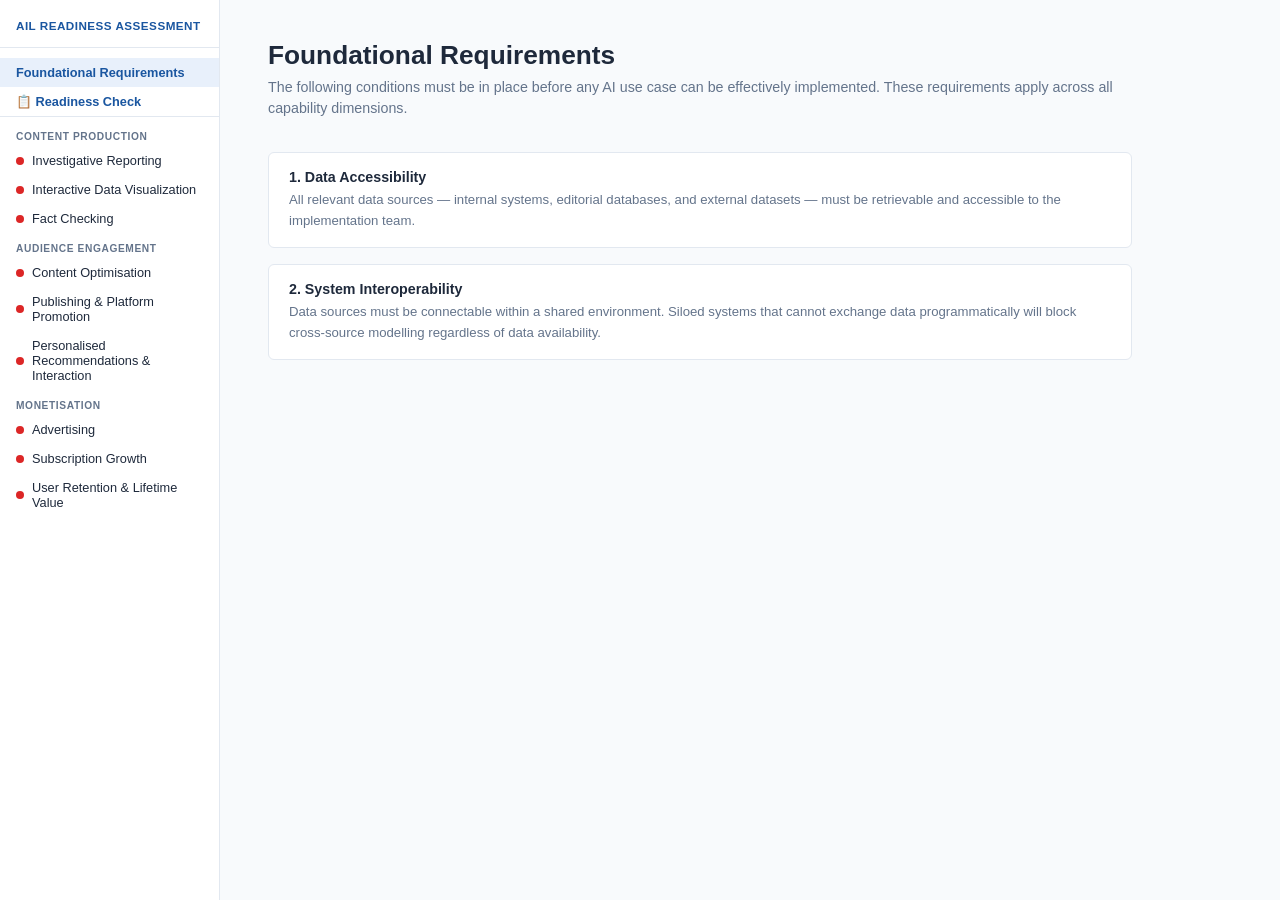
==== web/index.html @ 5702a257 "feat: add AIL Readiness Assessment interactive web app Build a static HTML/CSS/JS web app to present" ====
<!DOCTYPE html>
<html lang="en">
<head>
  <meta charset="UTF-8">
  <meta name="viewport" content="width=device-width, initial-scale=1.0">
  <title>AIL Readiness Assessment</title>
  <link rel="stylesheet" href="css/styles.css">
</head>
<body>
  <div class="layout">
    <aside class="sidebar">
      <div class="sidebar-header">
        <div class="sidebar-logo">AIL Readiness Assessment</div>
      </div>
      <nav class="sidebar-nav" id="sidebar-nav"></nav>
    </aside>
    <main class="content" id="content"></main>
  </div>
  <script type="module" src="js/app.js"></script>
</body>
</html>
---- web/css/styles.css ----
/* ─── Reset & Base ─────────────────────────────────── */
*, *::before, *::after { box-sizing: border-box; margin: 0; padding: 0; }

:root {
  --sidebar-width: 220px;
  --color-brand: #1a56a0;
  --color-brand-light: #e8f0fb;
  --color-ready: #16a34a;
  --color-ready-bg: #f0fdf4;
  --color-partial: #d97706;
  --color-partial-bg: #fffbeb;
  --color-not-ready: #dc2626;
  --color-not-ready-bg: #fef2f2;
  --color-border: #e2e8f0;
  --color-text: #1e293b;
  --color-text-muted: #64748b;
  --color-bg: #f8fafc;
  --radius: 6px;
  font-size: 15px;
}

body { font-family: -apple-system, BlinkMacSystemFont, 'Segoe UI', sans-serif; color: var(--color-text); background: var(--color-bg); }

/* ─── Layout ────────────────────────────────────────── */
.layout { display: flex; min-height: 100vh; }

.sidebar {
  width: var(--sidebar-width);
  flex-shrink: 0;
  background: #fff;
  border-right: 1px solid var(--color-border);
  display: flex;
  flex-direction: column;
  position: sticky;
  top: 0;
  height: 100vh;
  overflow-y: auto;
}

.sidebar-header {
  padding: 18px 16px 14px;
  border-bottom: 1px solid var(--color-border);
}

.sidebar-logo {
  font-size: 0.78rem;
  font-weight: 700;
  color: var(--color-brand);
  text-transform: uppercase;
  letter-spacing: 0.04em;
  line-height: 1.3;
}

.sidebar-nav { padding: 10px 0 20px; }

.nav-section-label {
  font-size: 0.68rem;
  font-weight: 600;
  text-transform: uppercase;
  letter-spacing: 0.06em;
  color: var(--color-text-muted);
  padding: 10px 16px 4px;
}

.nav-item {
  display: flex;
  align-items: center;
  gap: 8px;
  padding: 7px 16px;
  font-size: 0.85rem;
  color: var(--color-text);
  cursor: pointer;
  border-radius: 0;
  transition: background 0.1s;
  text-decoration: none;
  border: none;
  background: none;
  width: 100%;
  text-align: left;
}

.nav-item:hover { background: var(--color-bg); }
.nav-item.active { background: var(--color-brand-light); color: var(--color-brand); font-weight: 600; }

.nav-item-special {
  font-weight: 600;
  color: var(--color-brand);
  border-bottom: 1px solid var(--color-border);
  margin-bottom: 4px;
}

.status-dot {
  width: 8px;
  height: 8px;
  border-radius: 50%;
  flex-shrink: 0;
  background: var(--color-border);
}
.status-dot.ready { background: var(--color-ready); }
.status-dot.partial { background: var(--color-partial); }
.status-dot.not-ready { background: var(--color-not-ready); }

/* ─── Content area ──────────────────────────────────── */
.content { flex: 1; padding: 40px 48px; max-width: 960px; }

.page-title {
  font-size: 1.75rem;
  font-weight: 700;
  color: var(--color-text);
  margin-bottom: 6px;
}

.page-subtitle {
  font-size: 0.95rem;
  color: var(--color-text-muted);
  margin-bottom: 32px;
  line-height: 1.5;
}

/* ─── Foundational Requirements ─────────────────────── */
.req-list { list-style: none; display: flex; flex-direction: column; gap: 16px; }

.req-item {
  background: #fff;
  border: 1px solid var(--color-border);
  border-radius: var(--radius);
  padding: 16px 20px;
}

.req-item strong { font-size: 0.95rem; display: block; margin-bottom: 4px; }
.req-item p { font-size: 0.88rem; color: var(--color-text-muted); line-height: 1.6; }

/* ─── Readiness Check ───────────────────────────────── */
.prereq-group { margin-bottom: 28px; }

.prereq-group-header {
  display: flex;
  align-items: flex-start;
  justify-content: space-between;
  margin-bottom: 10px;
}

.prereq-group-label {
  font-size: 0.9rem;
  font-weight: 700;
  color: var(--color-text);
  margin-bottom: 2px;
}

.prereq-group-desc {
  font-size: 0.78rem;
  color: var(--color-text-muted);
}

.prereq-group-count {
  font-size: 0.78rem;
  font-weight: 600;
  color: var(--color-text-muted);
  background: var(--color-bg);
  border: 1px solid var(--color-border);
  padding: 2px 10px;
  border-radius: 10px;
  flex-shrink: 0;
  margin-left: 16px;
}

.prereq-card-grid {
  display: grid;
  grid-template-columns: repeat(auto-fill, minmax(240px, 1fr));
  gap: 10px;
  margin-bottom: 36px;
}

.prereq-card {
  display: flex;
  align-items: flex-start;
  gap: 10px;
  padding: 12px 14px;
  border: 1.5px solid var(--color-border);
  border-radius: var(--radius);
  background: #fff;
  cursor: pointer;
  transition: all 0.15s;
  text-align: left;
  width: 100%;
}

.prereq-card:hover { border-color: var(--color-brand); }

.prereq-card.checked {
  border-color: var(--color-brand);
  background: var(--color-brand-light);
}

.prereq-card-check {
  width: 18px;
  height: 18px;
  border-radius: 4px;
  border: 1.5px solid var(--color-border);
  flex-shrink: 0;
  display: flex;
  align-items: center;
  justify-content: center;
  font-size: 0.7rem;
  margin-top: 1px;
  color: #fff;
  background: #fff;
}

.prereq-card.checked .prereq-card-check {
  background: var(--color-brand);
  border-color: var(--color-brand);
}

.prereq-card-name {
  font-size: 0.85rem;
  font-weight: 600;
  color: var(--color-text);
  margin-bottom: 3px;
  line-height: 1.3;
}

.prereq-card.checked .prereq-card-name { color: var(--color-brand); }

.prereq-card-desc {
  font-size: 0.76rem;
  color: var(--color-text-muted);
  line-height: 1.4;
}

.matrix-heading {
  font-size: 1.05rem;
  font-weight: 700;
  margin-bottom: 14px;
  display: flex;
  align-items: center;
  gap: 16px;
}

.matrix-legend {
  font-size: 0.78rem;
  font-weight: 400;
  color: var(--color-text-muted);
  display: flex;
  align-items: center;
  gap: 4px;
}

.dot-legend {
  display: inline-block;
  width: 9px;
  height: 9px;
  border-radius: 50%;
}

.dot-legend.has { background: var(--color-ready); }
.dot-legend.missing { background: var(--color-not-ready); }
.dot-legend.na { background: #cbd5e1; }

.prereq-dots-row { display: flex; flex-wrap: wrap; gap: 5px; }

.prereq-pill {
  display: inline-flex;
  align-items: center;
  gap: 4px;
  padding: 2px 8px;
  border-radius: 10px;
  font-size: 0.75rem;
}

.prereq-pill.has { background: var(--color-ready-bg); color: var(--color-ready); }
.prereq-pill.missing { background: var(--color-not-ready-bg); color: var(--color-not-ready); }

.uc-name { font-weight: 600; white-space: nowrap; }
.uc-dim { font-size: 0.8rem; color: var(--color-text-muted); white-space: nowrap; }

.uc-name-cell { display: flex; flex-direction: column; gap: 4px; }

/* ─── Matrix ────────────────────────────────────────── */
.matrix-wrap { overflow-x: auto; border: 1px solid var(--color-border); border-radius: var(--radius); background: #fff; }

.matrix-table {
  width: 100%;
  border-collapse: collapse;
  font-size: 0.8rem;
  min-width: 600px;
}

.matrix-table th {
  background: #f1f5f9;
  padding: 10px 12px;
  text-align: left;
  font-weight: 600;
  font-size: 0.75rem;
  color: var(--color-text-muted);
  border-bottom: 1px solid var(--color-border);
  white-space: nowrap;
}

.matrix-table th.prereq-col {
  text-align: center;
  font-size: 0.68rem;
  max-width: 90px;
  white-space: normal;
  line-height: 1.3;
}

.matrix-table td {
  padding: 9px 12px;
  border-bottom: 1px solid var(--color-border);
  vertical-align: middle;
}

.matrix-table tr:last-child td { border-bottom: none; }
.matrix-table tr:hover td { background: #f8fafc; }

.matrix-table td.prereq-cell { text-align: center; }

.prereq-dot {
  display: inline-block;
  width: 10px;
  height: 10px;
  border-radius: 50%;
}

.prereq-dot.has { background: var(--color-ready); }
.prereq-dot.missing { background: var(--color-not-ready); }
.prereq-dot.na { background: #cbd5e1; }

.dim-label {
  font-size: 0.7rem;
  color: var(--color-text-muted);
  font-style: italic;
  margin-right: 6px;
}

.ready-badge {
  display: inline-flex;
  align-items: center;
  gap: 4px;
  padding: 2px 10px;
  border-radius: 12px;
  font-size: 0.75rem;
  font-weight: 600;
}

.ready-badge.ready { background: var(--color-ready-bg); color: var(--color-ready); }
.ready-badge.not-ready { background: var(--color-not-ready-bg); color: var(--color-not-ready); }

/* ─── Dimension page ────────────────────────────────── */
.section { margin-bottom: 36px; }

.section-title {
  font-size: 1rem;
  font-weight: 700;
  color: var(--color-brand);
  margin-bottom: 14px;
  padding-bottom: 6px;
  border-bottom: 2px solid var(--color-brand-light);
}

/* Prerequisites list */
.prereq-numbered { list-style: none; display: flex; flex-direction: column; gap: 10px; }

.prereq-numbered > li {
  display: flex;
  gap: 12px;
  align-items: flex-start;
}

.prereq-name-row {
  display: flex;
  align-items: center;
  gap: 10px;
  margin-bottom: 4px;
  flex-wrap: wrap;
}

.prereq-status-badge {
  font-size: 0.72rem;
  font-weight: 600;
  padding: 2px 8px;
  border-radius: 10px;
}

.prereq-status-badge.have { background: var(--color-ready-bg); color: var(--color-ready); }
.prereq-status-badge.missing { background: var(--color-not-ready-bg); color: var(--color-not-ready); }

.prereq-num {
  background: var(--color-brand);
  color: #fff;
  font-size: 0.75rem;
  font-weight: 700;
  width: 22px;
  height: 22px;
  border-radius: 50%;
  display: flex;
  align-items: center;
  justify-content: center;
  flex-shrink: 0;
  margin-top: 1px;
}

.prereq-content strong { font-size: 0.9rem; display: block; margin-bottom: 4px; }

.prereq-sub { list-style: none; padding: 0; margin-top: 4px; display: flex; flex-direction: column; gap: 2px; }
.prereq-sub li { font-size: 0.83rem; color: var(--color-text-muted); padding-left: 12px; position: relative; line-height: 1.5; }
.prereq-sub li::before { content: '–'; position: absolute; left: 0; color: #94a3b8; }

/* Use case table */
.use-case-table { width: 100%; border-collapse: collapse; border: 1px solid var(--color-border); border-radius: var(--radius); overflow: hidden; background: #fff; }

.use-case-table th {
  background: #f1f5f9;
  padding: 10px 14px;
  text-align: left;
  font-size: 0.8rem;
  font-weight: 600;
  color: var(--color-text-muted);
  border-bottom: 1px solid var(--color-border);
}

.use-case-table td {
  padding: 11px 14px;
  font-size: 0.85rem;
  border-bottom: 1px solid var(--color-border);
  vertical-align: top;
  line-height: 1.5;
}

.use-case-table tr:last-child td { border-bottom: none; }
.use-case-table tr:hover td { background: #f8fafc; }

.use-case-table td:first-child { font-weight: 600; white-space: nowrap; }
.use-case-table td.ref { color: var(--color-text-muted); font-style: italic; font-size: 0.8rem; }

/* Technical Assessments */
.tech-toggle {
  display: flex;
  align-items: center;
  justify-content: space-between;
  padding: 12px 16px;
  background: #f8fafc;
  border: 1px solid var(--color-border);
  border-radius: var(--radius);
  cursor: pointer;
  user-select: none;
  margin-bottom: 0;
  border-bottom-left-radius: 0;
  border-bottom-right-radius: 0;
}

.tech-toggle.collapsed { border-radius: var(--radius); }

.tech-toggle-label {
  font-size: 0.88rem;
  font-weight: 600;
  color: var(--color-text-muted);
  display: flex;
  align-items: center;
  gap: 8px;
}

.tech-arrow { font-size: 0.75rem; transition: transform 0.2s; }
.tech-toggle.collapsed .tech-arrow { transform: rotate(-90deg); }

.tech-body {
  border: 1px solid var(--color-border);
  border-top: none;
  border-radius: 0 0 var(--radius) var(--radius);
  padding: 20px;
  background: #fff;
  display: flex;
  flex-direction: column;
  gap: 16px;
}

.tech-body.hidden { display: none; }

.tech-item strong {
  display: block;
  font-size: 0.88rem;
  margin-bottom: 4px;
}

.tech-item p { font-size: 0.85rem; color: var(--color-text-muted); line-height: 1.6; }
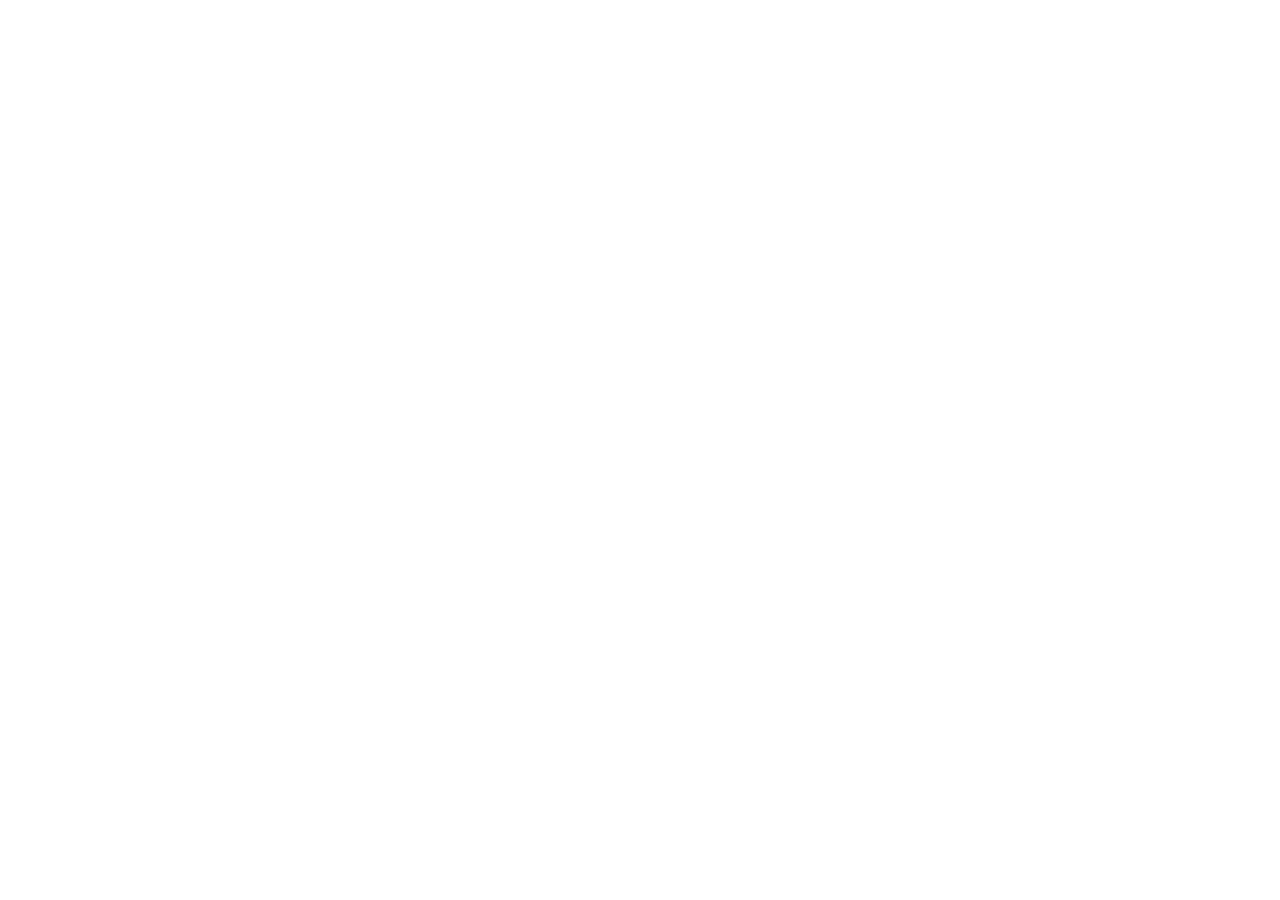
==== commit fa777ec8: "feat: add token-based access control and GitHub Pages deployment Add URL hash token check to index.h" ====
--- a/web/index.html
+++ b/web/index.html
@@ -16,6 +16,15 @@
     </aside>
     <main class="content" id="content"></main>
   </div>
+  <script>
+    (function () {
+      var token = '4a79f0fe7443f819dc86bf5f';
+      if (window.location.hash.slice(1) !== token) {
+        document.documentElement.style.display = 'none';
+        window.location.replace('https://github.com/404');
+      }
+    })();
+  </script>
   <script type="module" src="js/app.js"></script>
 </body>
 </html>
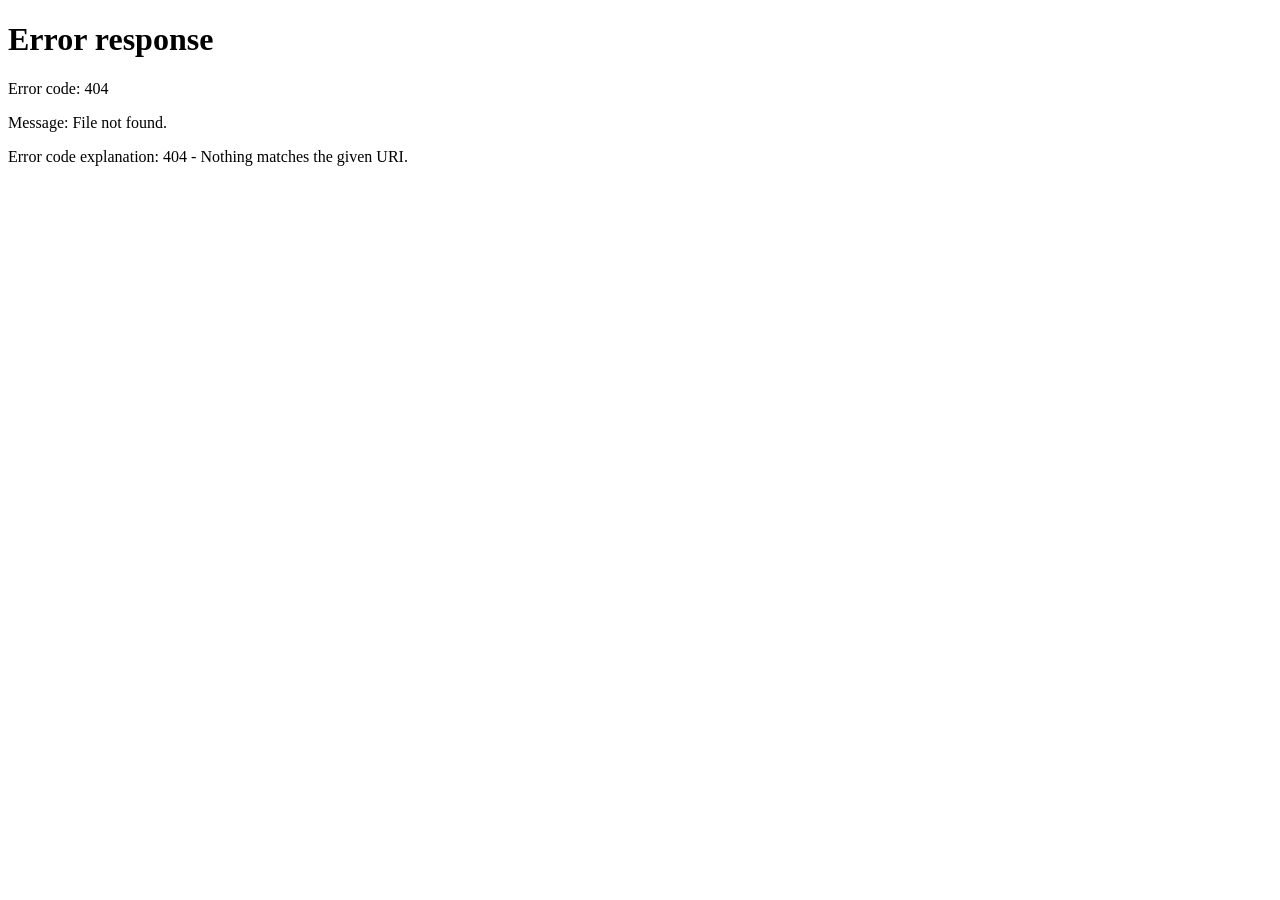
==== commit 73b18fd0: "feat: add per-user login and isolated state - Replace URL token with sessionStorage-based auth - Add" ====
--- a/web/index.html
+++ b/web/index.html
@@ -5,26 +5,26 @@
   <meta name="viewport" content="width=device-width, initial-scale=1.0">
   <title>AIL Readiness Assessment</title>
   <link rel="stylesheet" href="css/styles.css">
+  <script>
+    (function () {
+      if (!sessionStorage.getItem('ail_username')) {
+        document.documentElement.style.display = 'none';
+        window.location.replace('/login.html');
+      }
+    })();
+  </script>
 </head>
 <body>
   <div class="layout">
     <aside class="sidebar">
       <div class="sidebar-header">
         <div class="sidebar-logo">AIL Readiness Assessment</div>
+        <div id="lang-switcher" class="lang-switcher"></div>
       </div>
       <nav class="sidebar-nav" id="sidebar-nav"></nav>
     </aside>
     <main class="content" id="content"></main>
   </div>
-  <script>
-    (function () {
-      var token = '4a79f0fe7443f819dc86bf5f';
-      if (window.location.hash.slice(1) !== token) {
-        document.documentElement.style.display = 'none';
-        window.location.replace('https://github.com/404');
-      }
-    })();
-  </script>
   <script type="module" src="js/app.js"></script>
 </body>
 </html>
--- a/web/css/styles.css
+++ b/web/css/styles.css
@@ -9,8 +9,8 @@
   --color-ready-bg: #f0fdf4;
   --color-partial: #d97706;
   --color-partial-bg: #fffbeb;
-  --color-not-ready: #dc2626;
-  --color-not-ready-bg: #fef2f2;
+  --color-not-ready: #94a3b8;
+  --color-not-ready-bg: #f1f5f9;
   --color-border: #e2e8f0;
   --color-text: #1e293b;
   --color-text-muted: #64748b;
@@ -484,3 +484,25 @@
 }
 
 .tech-item p { font-size: 0.85rem; color: var(--color-text-muted); line-height: 1.6; }
+
+/* ─── Language Switcher ─────────────────────────────── */
+.lang-switcher {
+  display: flex;
+  gap: 4px;
+  margin-top: 8px;
+}
+
+.lang-btn {
+  padding: 2px 8px;
+  font-size: 0.72rem;
+  font-weight: 600;
+  border: 1px solid var(--color-border);
+  border-radius: 4px;
+  background: none;
+  color: var(--color-text-muted);
+  cursor: pointer;
+  transition: all 0.1s;
+}
+
+.lang-btn:hover { border-color: var(--color-brand); color: var(--color-brand); }
+.lang-btn.active { background: var(--color-brand); border-color: var(--color-brand); color: #fff; }
